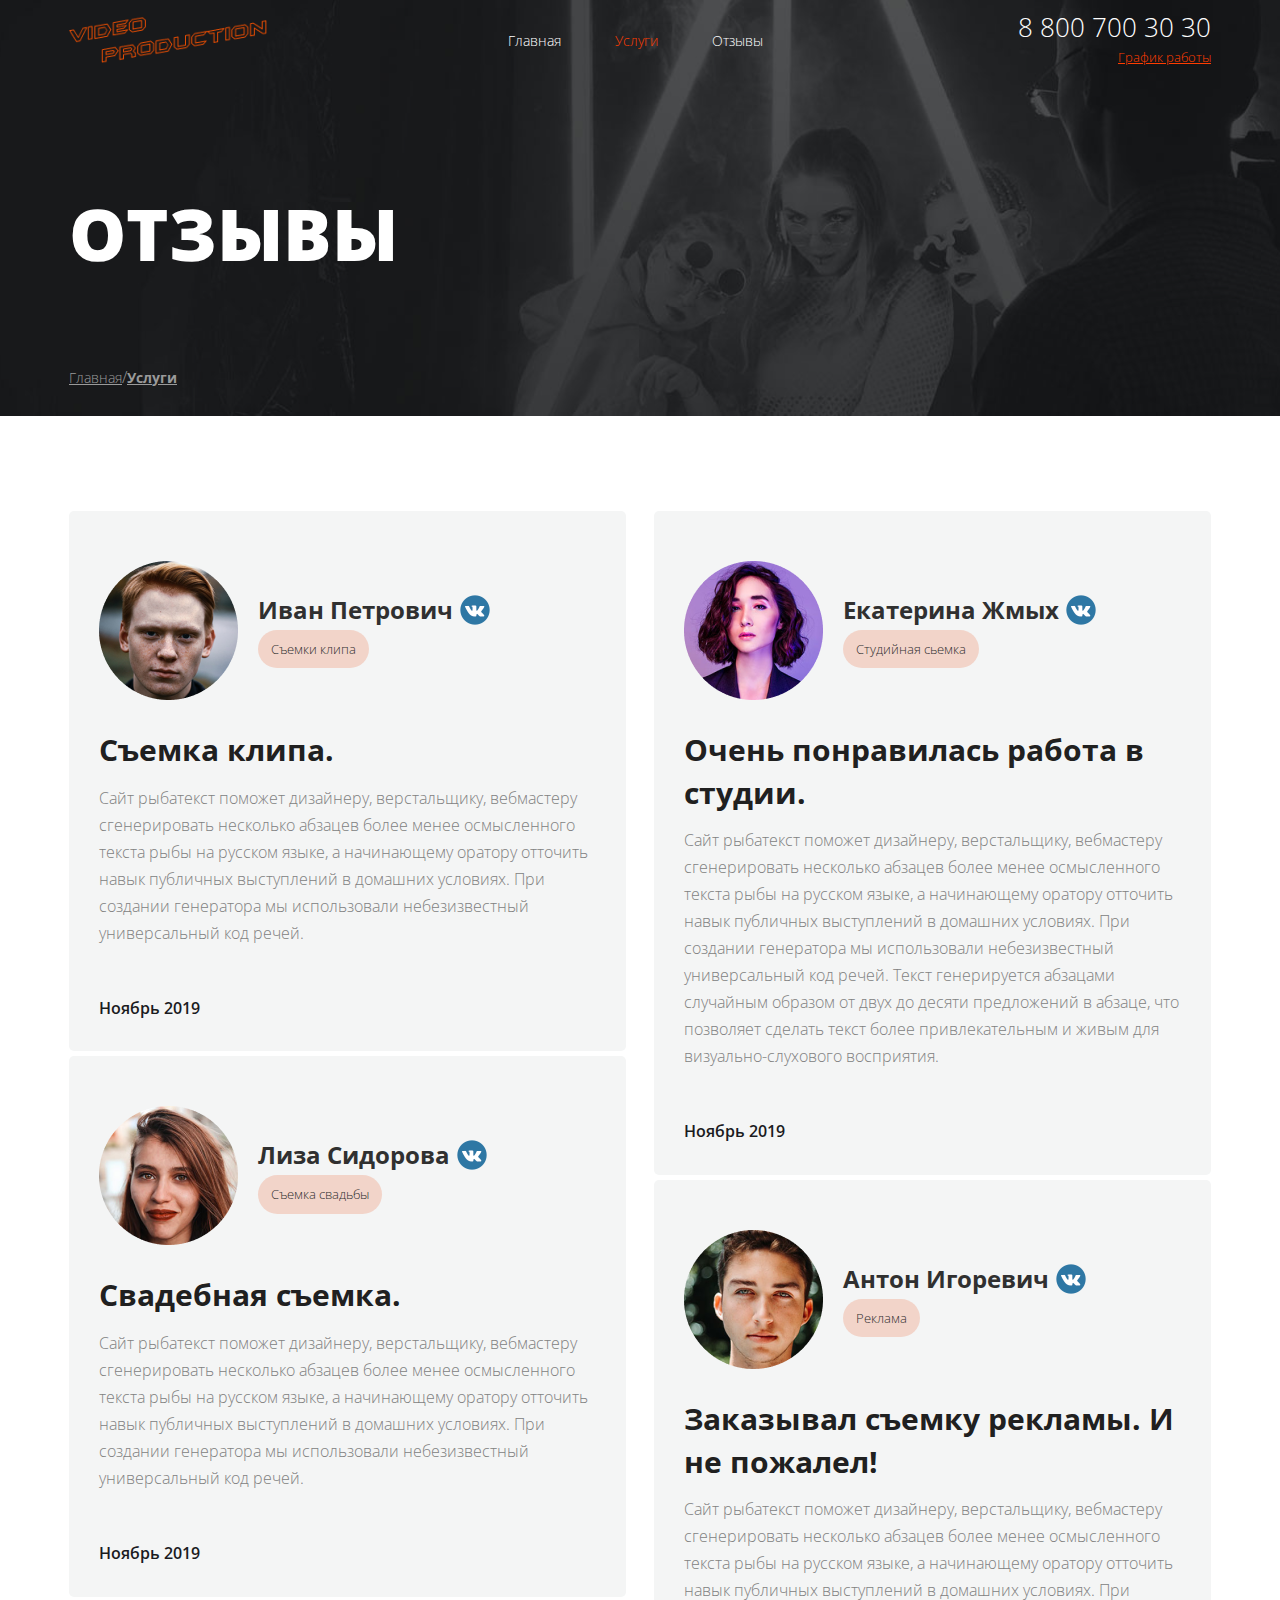
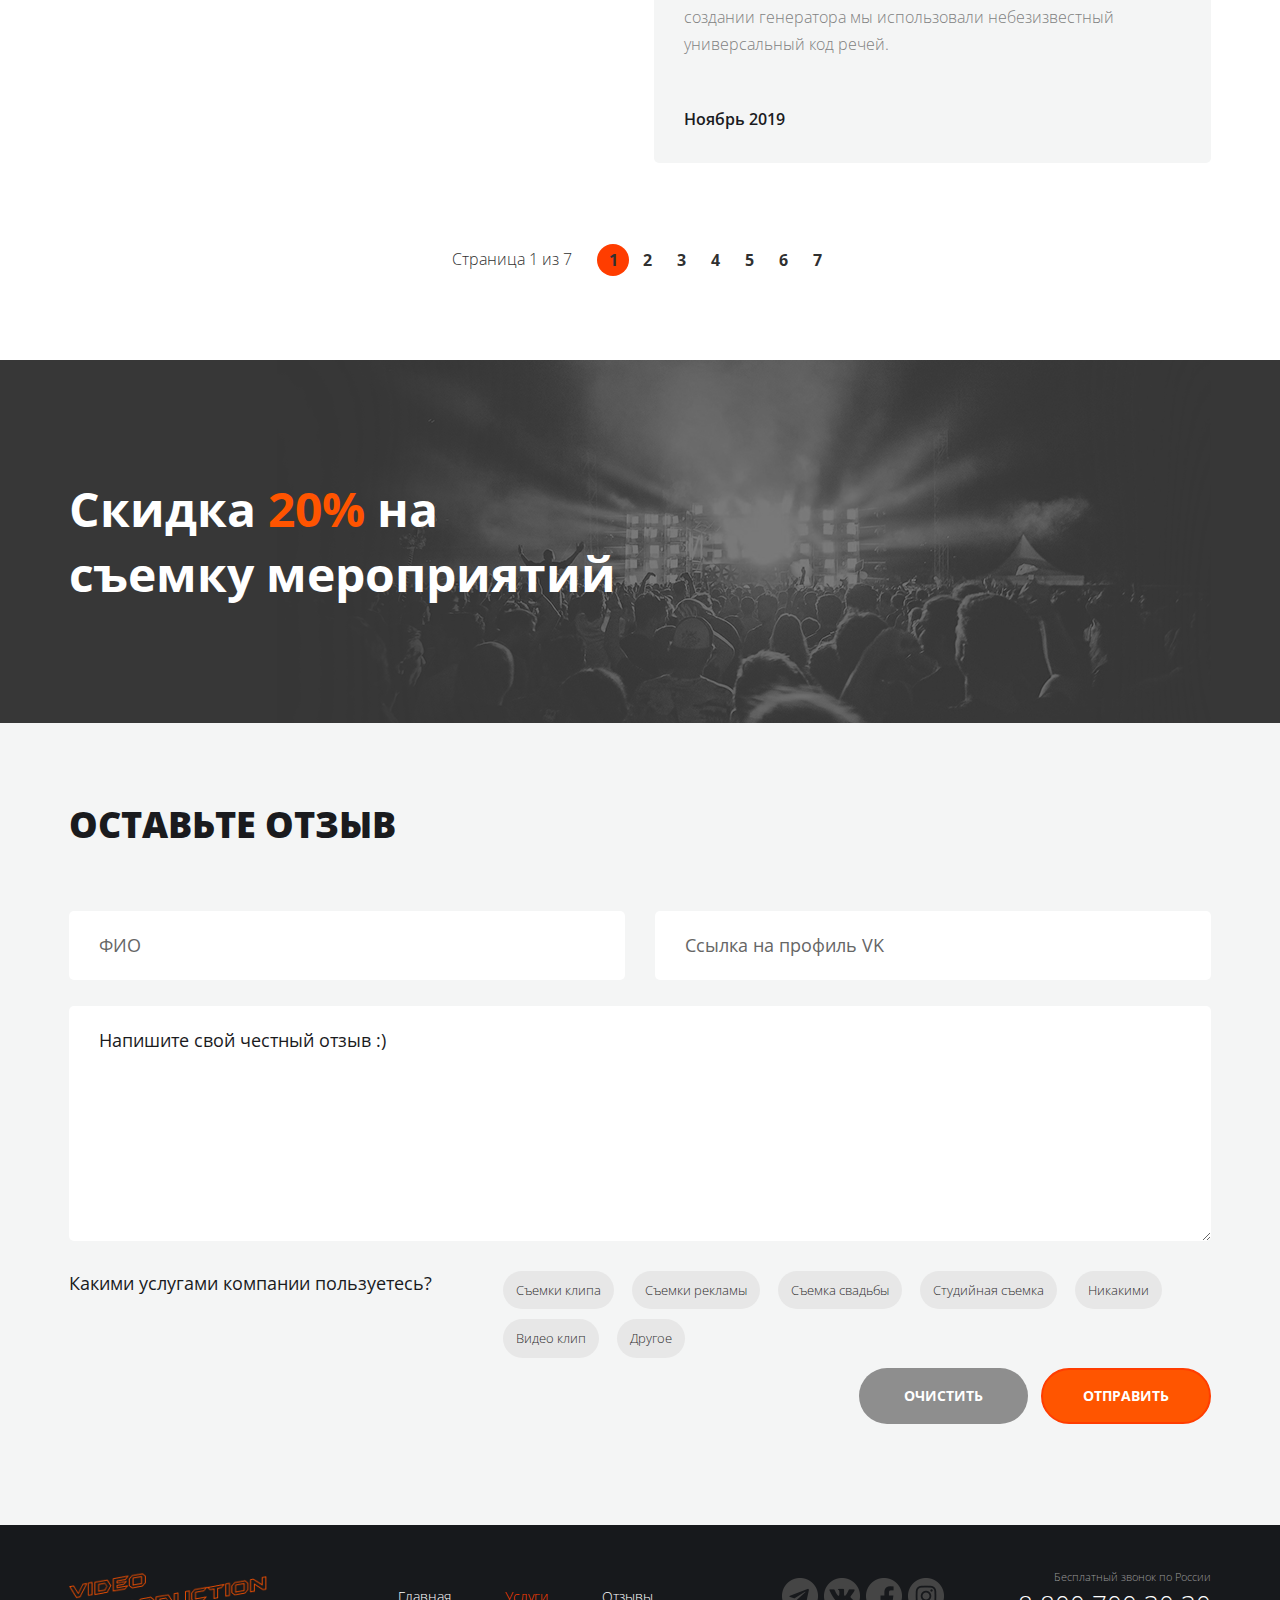
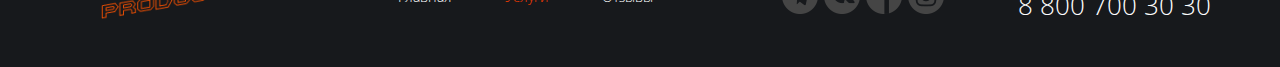
==== reviews.html @ 1ea2eb2d "Add files via upload" ====
<!DOCTYPE html>
<html lang="ru">

<head>
  <meta charset="UTF-8">
  <meta http-equiv="X-UA-Compatible" content="IE=edge">
  <meta name="viewport" content="width=1140px, initial-scale=1.0">
  <link rel="stylesheet" href="./main.css">
  <title>Video-production</title>
</head>

<body>
  <div class="wrapper service-page-wrapper">

    <section class="top-line">
      <div class="container top-line-container">
        <header class="header header--review">
          <div class="container header__container">
            <div class="header__col">
              <a href="service.html" class="logo">
                <img src="./img/logo.png" alt="" class="logo__pic">
              </a>
              <nav class="menu">
                <ul class="menu__list menu__list--review">
                  <li class="menu__item">
                    <a href="#" class="menu__link">Главная</a>
                  </li>
                  <li class="menu__item menu__item_active">
                    <a href="#" class="menu__link">Услуги</a>
                  </li>
                  <li class="menu__item">
                    <a href="#" class="menu__link">Отзывы</a>
                  </li>
                </ul>
              </nav>
            </div>
            <div class="header__col header__col--right">
              <address class="contacts">
                <a href="phone:+78007003030" class="contacts__phone">8 800 700 30 30</a>
                <div class="dropdown">
                  <a href="" class="dropdown__title">График работы</a>
                  <div class="dropdown__menu">
                    <ul class="dropdown__list">
                      <li class="dropdown__item"><b>пн-вс: 09:00 - 20:00</b></li>
                      <li class="dropdown__item">Обед: 14:00-14:30</li>
                    </ul>
                  </div>
                </div>
              </address>
            </div>
          </div>
        </header>
        <h1 class="page-title">Отзывы</h1>
        <nav class="breadcrumbs">
          <ul class="breadcrumbs__list">
            <li class="breadcrumbs__item">
              <a href="" class="breadcrumbs__link">Главная</a>
            </li>
            <li class="breadcrumbs__item breadcrumbs__item--active">
              <a href="" class="breadcrumbs__link">Услуги</a>
            </li>
          </ul>
        </nav>
      </div>
    </section>

    <main class="page-content">
      <div class="container">
        <ul class="reviews">
          <li class="reviews__item review">
            <div class="review__header">
              <div class="review__photo">
                <div class="avatar">
                  <img src="./img/reviews/user.png" alt="user">
                </div>
              </div>
              <div class="review__userdate">
                <a href="" class="review__user">Иван Петрович</a>
                <ul class="review__tags">
                  <li class="review__tags-item tag tag--bg--pink">Cъемки клипа</li>
                </ul>
              </div>
            </div>
            <div class="review__content">
              <h3 class="review__title">Съемка клипа.</h3>
              <div class="reviews__content-text">
                <p>
                  Сайт рыбатекст поможет дизайнеру, верстальщику, вебмастеру сгенерировать несколько абзацев более менее
                  осмысленного текста рыбы на русском языке, а начинающему оратору отточить навык публичных выступлений
                  в домашних условиях. При создании генератора мы использовали небезизвестный универсальный код речей.
                </p>
              </div>
              <time class="review__data">Ноябрь 2019</time>
            </div>
          </li>
          <li class="reviews__item review">
            <div class="review__header">
              <div class="review__photo">
                <div class="avatar">
                  <img src="./img/reviews/user3.png" alt="user">
                </div>
              </div>
              <div class="review__userdate">
                <a href="" class="review__user">Лиза Сидорова</a>
                <ul class="review__tags">
                  <li class="review__tags-item tag tag--bg--pink">Cъемка свадьбы</li>
                </ul>
              </div>
            </div>
            <div class="review__content">
              <h3 class="review__title">Свадебная съемка.</h3>
              <div class="reviews__content-text">
                <p>
                  Сайт рыбатекст поможет дизайнеру, верстальщику, вебмастеру сгенерировать несколько абзацев более менее
                  осмысленного текста рыбы на русском языке, а начинающему оратору отточить навык публичных выступлений
                  в домашних условиях. При создании генератора мы использовали небезизвестный универсальный код речей.
                </p>
              </div>
              <time class="review__data">Ноябрь 2019</time>
            </div>
          </li>
          <li class="reviews__item review">
            <div class="review__header">
              <div class="review__photo">
                <div class="avatar">
                  <img src="./img/reviews/user2.png" alt="user">
                </div>
              </div>
              <div class="review__userdate">
                <a href="" class="review__user">Екатерина Жмых</a>
                <ul class="review__tags">
                  <li class="review__tags-item tag tag--bg--pink">Студийная сьемка</li>
                </ul>
              </div>
            </div>
            <div class="review__content">
              <h3 class="review__title">Очень понравилась работа
                в студии.</h3>
              <div class="reviews__content-text">
                <p>
                  Сайт рыбатекст поможет дизайнеру, верстальщику, вебмастеру сгенерировать несколько абзацев более менее
                  осмысленного текста рыбы на русском языке, а начинающему оратору отточить навык публичных выступлений
                  в домашних условиях. При создании генератора мы использовали небезизвестный универсальный код речей.
                  Текст генерируется абзацами случайным образом от двух до десяти предложений в абзаце, что позволяет
                  сделать текст более привлекательным и живым для визуально-слухового восприятия. </p>
              </div>
              <time class="review__data">Ноябрь 2019</time>
            </div>
          </li>
          <li class="reviews__item review">
            <div class="review__header">
              <div class="review__photo">
                <div class="avatar">
                  <img src="./img/reviews/user4.png" alt="user">
                </div>
              </div>
              <div class="review__userdate">
                <a href="" class="review__user">Антон Игоревич</a>
                <ul class="review__tags">
                  <li class="review__tags-item tag tag--bg--pink">Реклама</li>
                </ul>
              </div>
            </div>
            <div class="review__content">
              <h3 class="review__title">Заказывал съемку рекламы.
                И не пожалел!</h3>
              <div class="reviews__content-text">
                <p>
                  Сайт рыбатекст поможет дизайнеру, верстальщику, вебмастеру сгенерировать несколько абзацев более менее
                  осмысленного текста рыбы на русском языке, а начинающему оратору отточить навык публичных выступлений
                  в домашних условиях. При создании генератора мы использовали небезизвестный универсальный код речей.
                </p>
              </div>
              <time class="review__data">Ноябрь 2019</time>
            </div>
          </li>
        </ul>

        <div class="paginator">
          <div class="paginator__display">Страница 1 из 7</div>
          <ul class="paginator__pages">
            <li class="paginator__number paginator__number_active">
              <a href="" class="paginator__link">1</a>
            </li>
            <li class="paginator__number">
              <a href="" class="paginator__link">2</a>
            </li>
            <li class="paginator__number">
              <a href="" class="paginator__link">3</a>
            </li>
            <li class="paginator__number">
              <a href="" class="paginator__link">4</a>
            </li>
            <li class="paginator__number">
              <a href="" class="paginator__link">5</a>
            </li>
            <li class="paginator__number">
              <a href="" class="paginator__link">6</a>
            </li>
            <li class="paginator__number">
              <a href="" class="paginator__link">7</a>
            </li>
          </ul>
        </div>
      </div>
    </main>

    <section class="separator">
      <div class="container">
        <div class="separator__content">
          <h2 class="separator__title">Скидка <span class="separator__percent">20%</span> на съемку мероприятий</h2>
        </div>
      </div>
    </section>

    <section class="inner-section inner-section--bg--grey">
      <div class="container">
        <h2 class="inner-section__title inner-section__title--input">Оставьте отзыв</h2>
        <form action="" class="form">
          <div class="form__row">
            <input type="text" placeholder="ФИО" class="form__input">
            <input type="text" placeholder="Ссылка на профиль VK " class="form__input">
          </div>
          <div class="form__row">
            <textarea class="form__input form__input--texterea ">Напишите свой честный отзыв :)</textarea>
          </div>
          <div class="form__controls">
            <h2 class="form__controls-title">Какими услугами компании пользуетесь?</h2>
            <ul class="controls">
              <li class="controls__item">
                <label class="controls__elem">
                  <input type="checkbox" class="controls__checkbox">
                  <div class="tag tag__controls">Cъемки клипа</div>
                </label>
              </li>
              <li class="controls__item">
                <label class="controls__elem">
                  <input type="checkbox" class="controls__checkbox">
                  <div class="tag tag__controls">Съемки рекламы</div>
                </label>
              </li>
              <li class="controls__item">
                <label class="controls__elem">
                  <input type="checkbox" class="controls__checkbox">
                  <div class="tag tag__controls">Съемка свадьбы</div>
                </label>
              </li>
              <li class="controls__item">
                <label class="controls__elem">
                  <input type="checkbox" class="controls__checkbox">
                  <div class="tag tag__controls">Студийная съемка</div>
                </label>
              </li>
              <li class="controls__item">
                <label class="controls__elem">
                  <input type="checkbox" class="controls__checkbox">
                  <div class="tag tag__controls">Никакими</div>
                </label>
              </li>
              <li class="controls__item">
                <label class="controls__elem">
                  <input type="checkbox" class="controls__checkbox">
                  <div class="tag tag__controls">Видео клип</div>
                </label>
              </li>
              <li class="controls__item">
                <label class="controls__elem">
                  <input type="checkbox" class="controls__checkbox">
                  <div class="tag tag__controls">Другое</div>
                </label>
              </li>
            </ul>
          </div>
          <div class="forms__btns">
            <button type="submit" class="btn btn--forms btn--theme-grey btn--pd">Очистить</button>
            <button type="reset" class="btn btn--forms btn--theme-orange">Отправить</button>
          </div>
        </form>
      </div>
    </section>

    <footer class="inner-footer">
      <div class="container">
        <div class="footer">
          <div class="footer__col">
            <a href="service.html" class="logo logo_footer">
              <img src="./img/logo.png" alt="" class="logo_pic">
            </a>
            <nav class="menu menu_footer">
              <ul class="menu__list">
                <li class="menu__item">
                  <a href="#" class="menu__link">Главная</a>
                </li>
                <li class="menu__item menu__item_active">
                  <a href="#" class="menu__link">Услуги</a>
                </li>
                <li class="menu__item">
                  <a href="#" class="menu__link">Отзывы</a>
                </li>
              </ul>
            </nav>
          </div>
          <div class="footer__col footer__col--align--right">
            <ul class="networks__list">
              <li class="networks__item networks__item_tg">
                <a href="" class="networks__link"></a>
              </li>
              <li class="networks__item networks__item_vk">
                <a href="" class="networks__link"></a>
              </li>
              <li class="networks__item networks__item_fb">
                <a href="" class="networks__link"></a>
              </li>
              <li class="networks__item networks__item_inst">
                <a href="" class="networks__link"></a>
              </li>
            </ul>
            <address class="contacts contacts_footer">
              <div class="contacts__free-call">Бесплатный звонок по России</div>
              <a href="phone:+78007003030" class="contacts__phone">8 800 700 30 30</a>
            </address>
          </div>
        </div>
      </div>
    </footer>
  </div>
</body>

</html>
---- main.css ----
@import url(./css/layout/normalize.css);
@import url(./css/layout/base.css);

@import url(./css/blocks/header.css);
@import url(./css/blocks/logo.css);
@import url(./css/blocks/menu.css);
@import url(./css/blocks/contacts.css);
@import url(./css/blocks/offer.css);
@import url(./css/blocks/service.css);
@import url(./css/blocks/news.css);
@import url(./css/blocks/about.css);
@import url(./css/blocks/btn.css);
@import url(./css/blocks/paginator.css);
@import url(./css/blocks/footer.css);
@import url(./css/blocks/networks.css);
@import url(./css/pages/main-page.css);

@import url(./css/blocks/breadcrumbs.css);
@import url(./css/blocks/inner-section.css);
@import url(./css/blocks/oppotunities.css);
@import url(./css/blocks/partners.css);
@import url(./css/blocks/top-line.css);

@import url(./css/blocks/welcome.css);

@import url(./css/blocks/reviews.css);
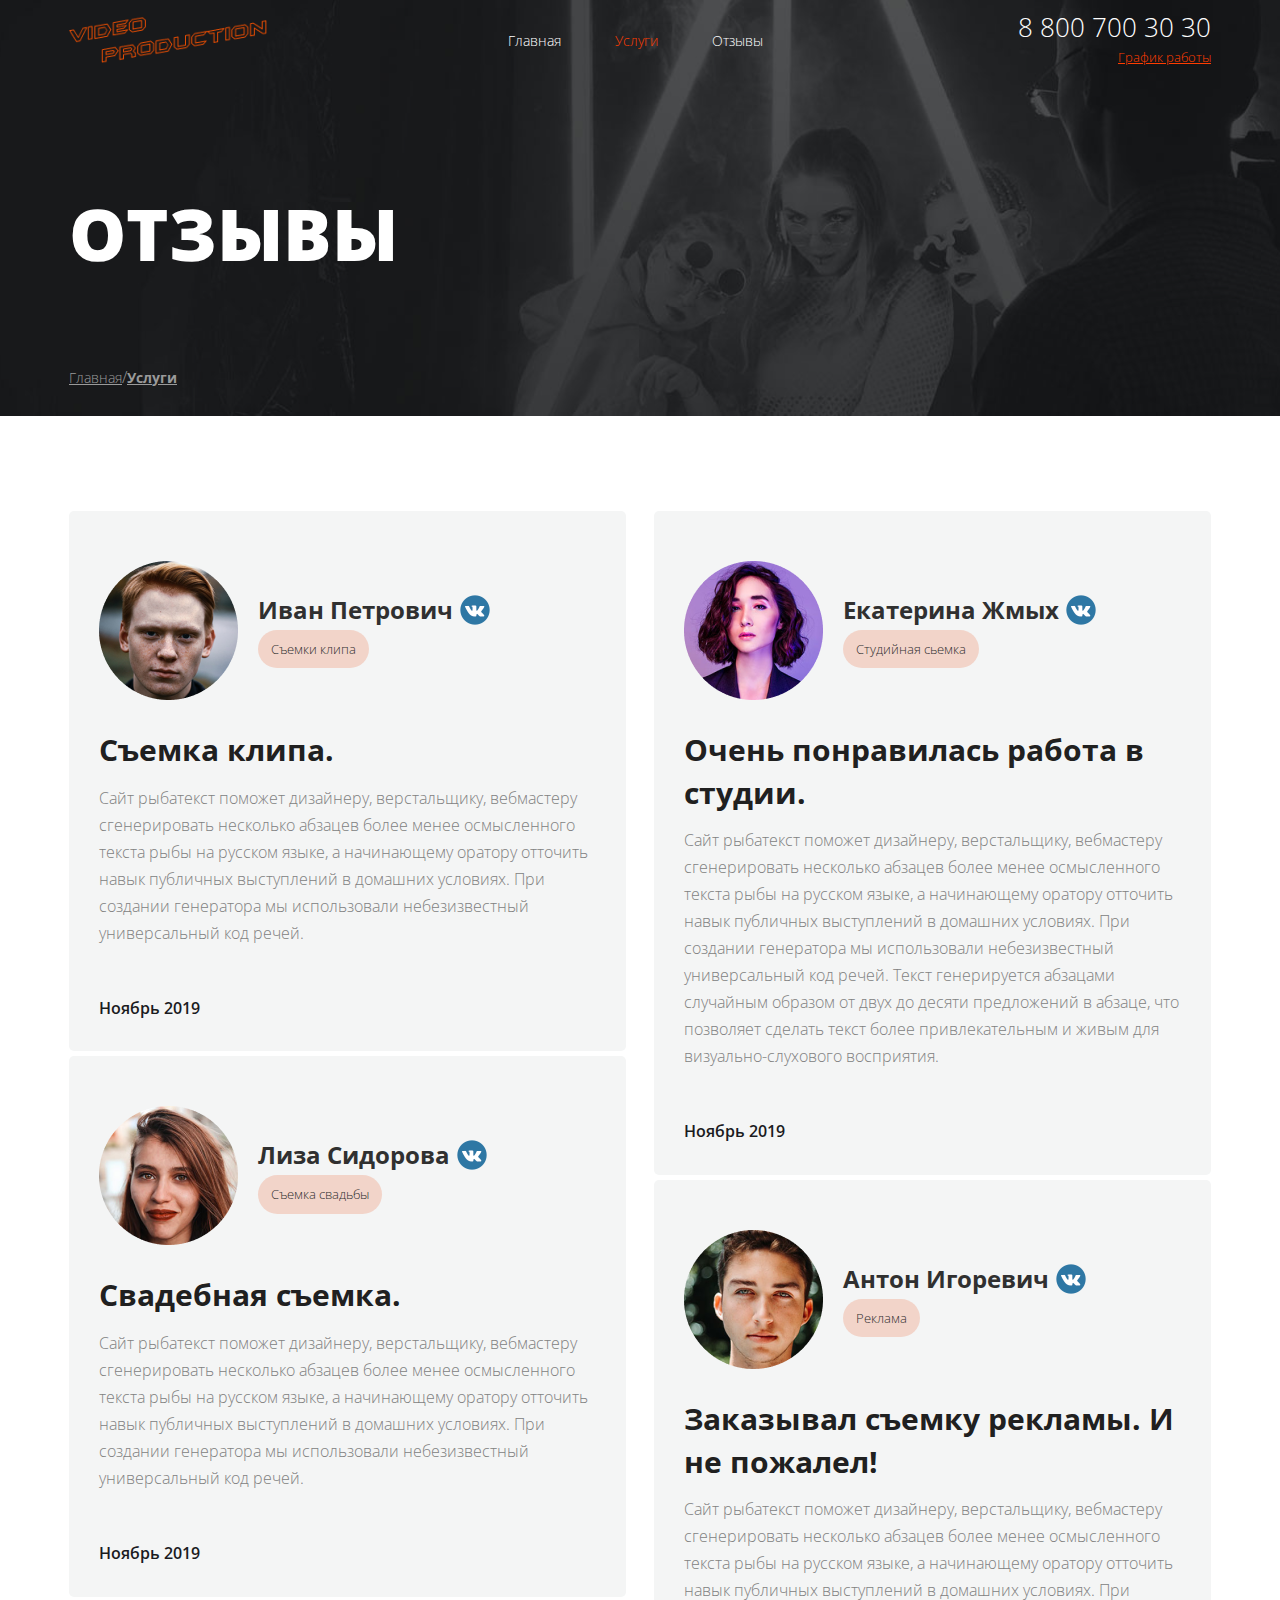
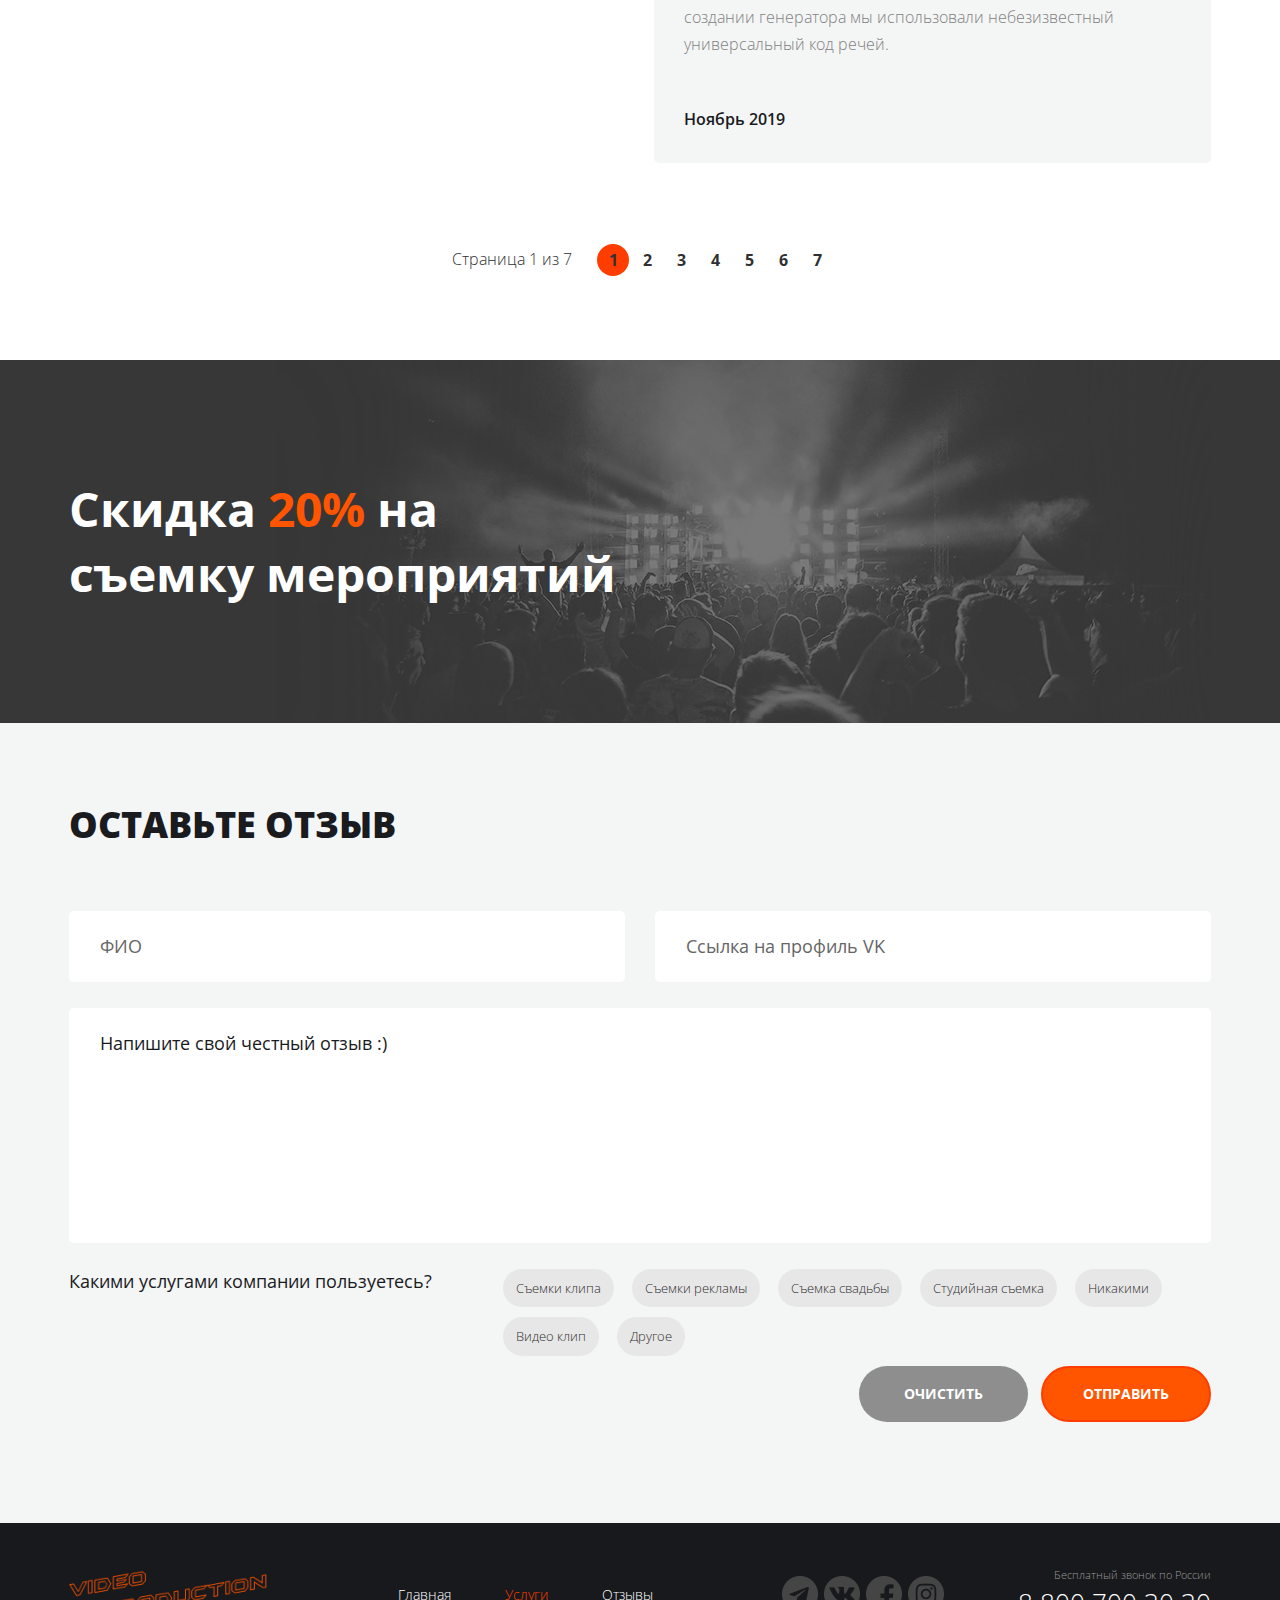
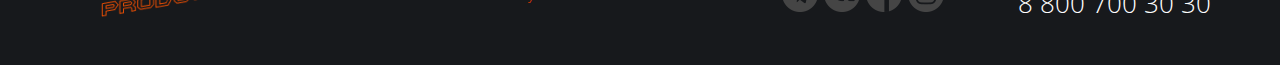
==== commit d8c870f9: "Add files via upload" ====
--- a/reviews.html
+++ b/reviews.html
@@ -17,19 +17,19 @@
         <header class="header header--review">
           <div class="container header__container">
             <div class="header__col">
-              <a href="service.html" class="logo">
+              <a href="index.html" class="logo">
                 <img src="./img/logo.png" alt="" class="logo__pic">
               </a>
               <nav class="menu">
                 <ul class="menu__list menu__list--review">
                   <li class="menu__item">
-                    <a href="#" class="menu__link">Главная</a>
+                    <a href="index.html" class="menu__link">Главная</a>
                   </li>
                   <li class="menu__item menu__item_active">
-                    <a href="#" class="menu__link">Услуги</a>
+                    <a href="service.html" class="menu__link">Услуги</a>
                   </li>
                   <li class="menu__item">
-                    <a href="#" class="menu__link">Отзывы</a>
+                    <a href="reviews.html" class="menu__link">Отзывы</a>
                   </li>
                 </ul>
               </nav>
@@ -272,8 +272,8 @@
             </ul>
           </div>
           <div class="forms__btns">
-            <button type="submit" class="btn btn--forms btn--theme-grey btn--pd">Очистить</button>
-            <button type="reset" class="btn btn--forms btn--theme-orange">Отправить</button>
+            <button type="reset" class="btn btn--forms btn--theme-grey btn--pd">Очистить</button>
+            <button type="submit" class="btn btn--forms btn--theme-orange">Отправить</button>
           </div>
         </form>
       </div>
@@ -289,13 +289,13 @@
             <nav class="menu menu_footer">
               <ul class="menu__list">
                 <li class="menu__item">
-                  <a href="#" class="menu__link">Главная</a>
+                  <a href="index.html" class="menu__link">Главная</a>
                 </li>
                 <li class="menu__item menu__item_active">
-                  <a href="#" class="menu__link">Услуги</a>
+                  <a href="service.html" class="menu__link">Услуги</a>
                 </li>
                 <li class="menu__item">
-                  <a href="#" class="menu__link">Отзывы</a>
+                  <a href="reviews.html" class="menu__link">Отзывы</a>
                 </li>
               </ul>
             </nav>
